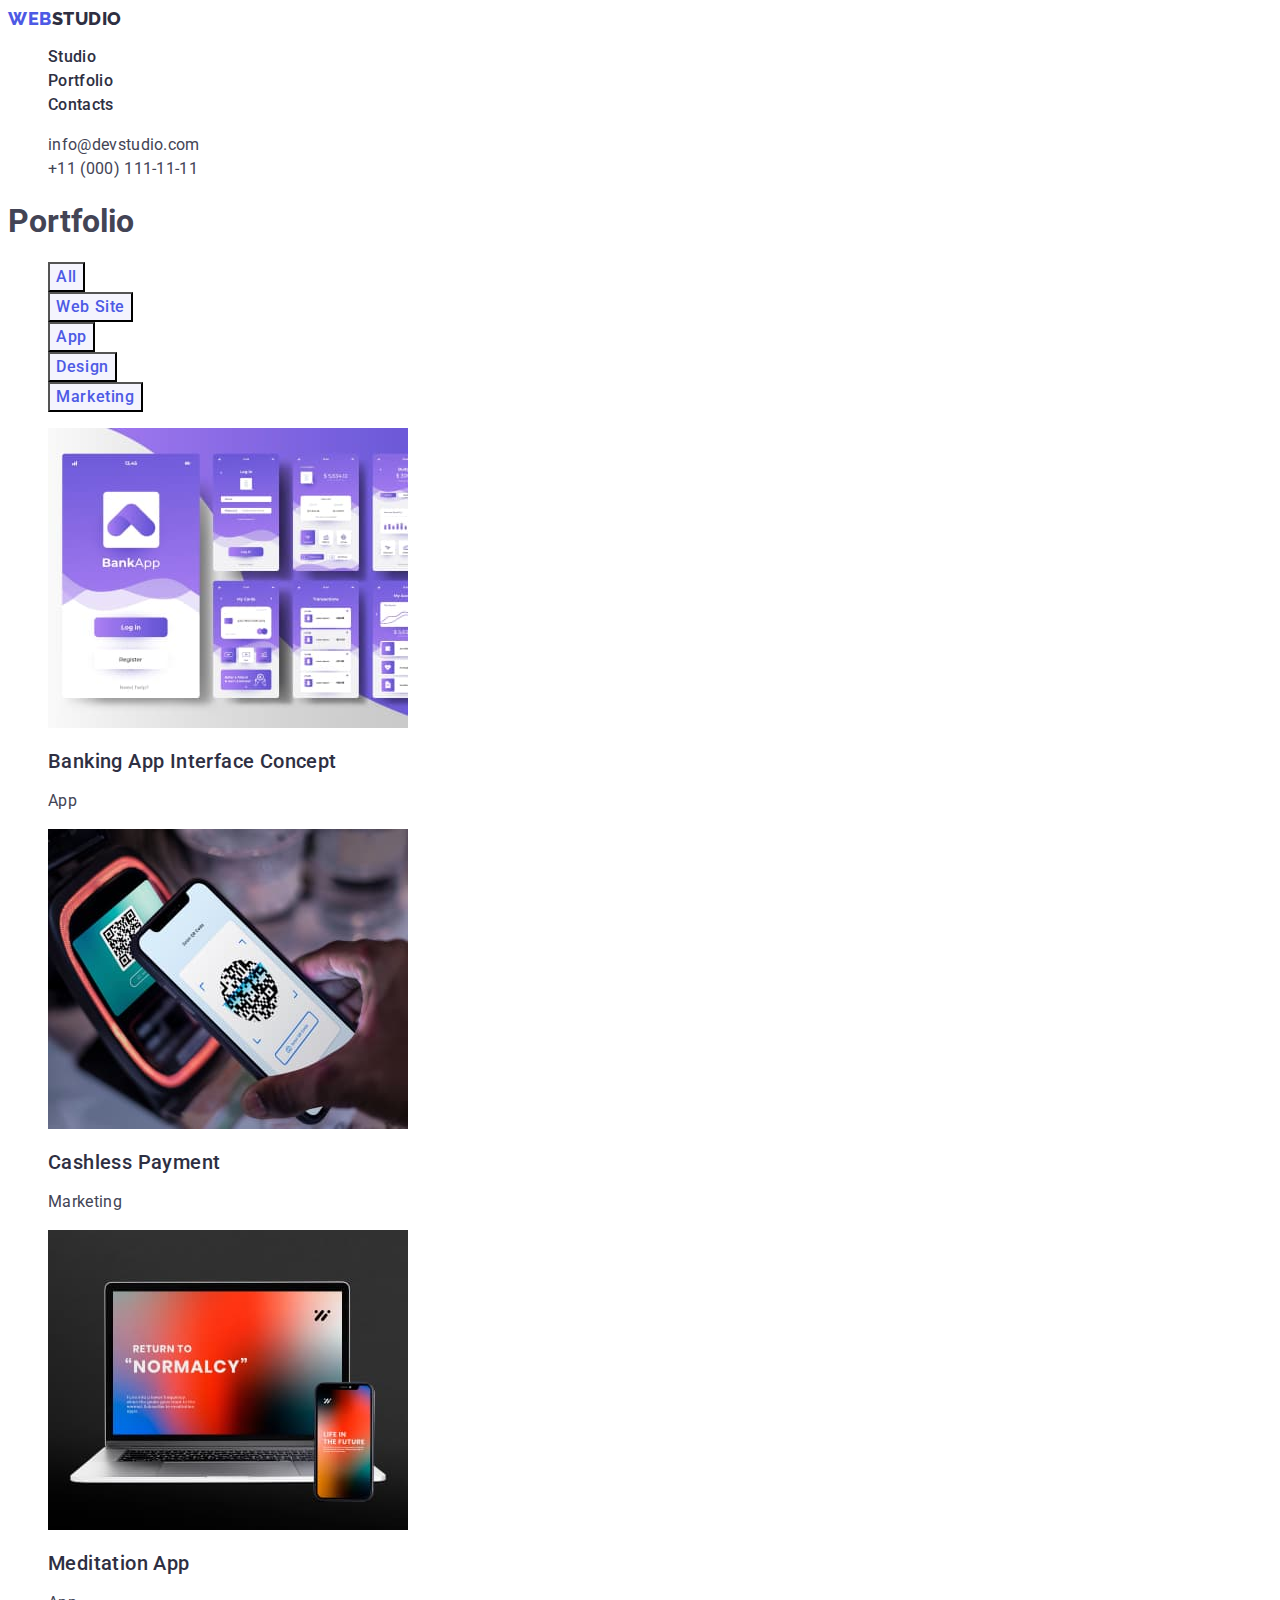
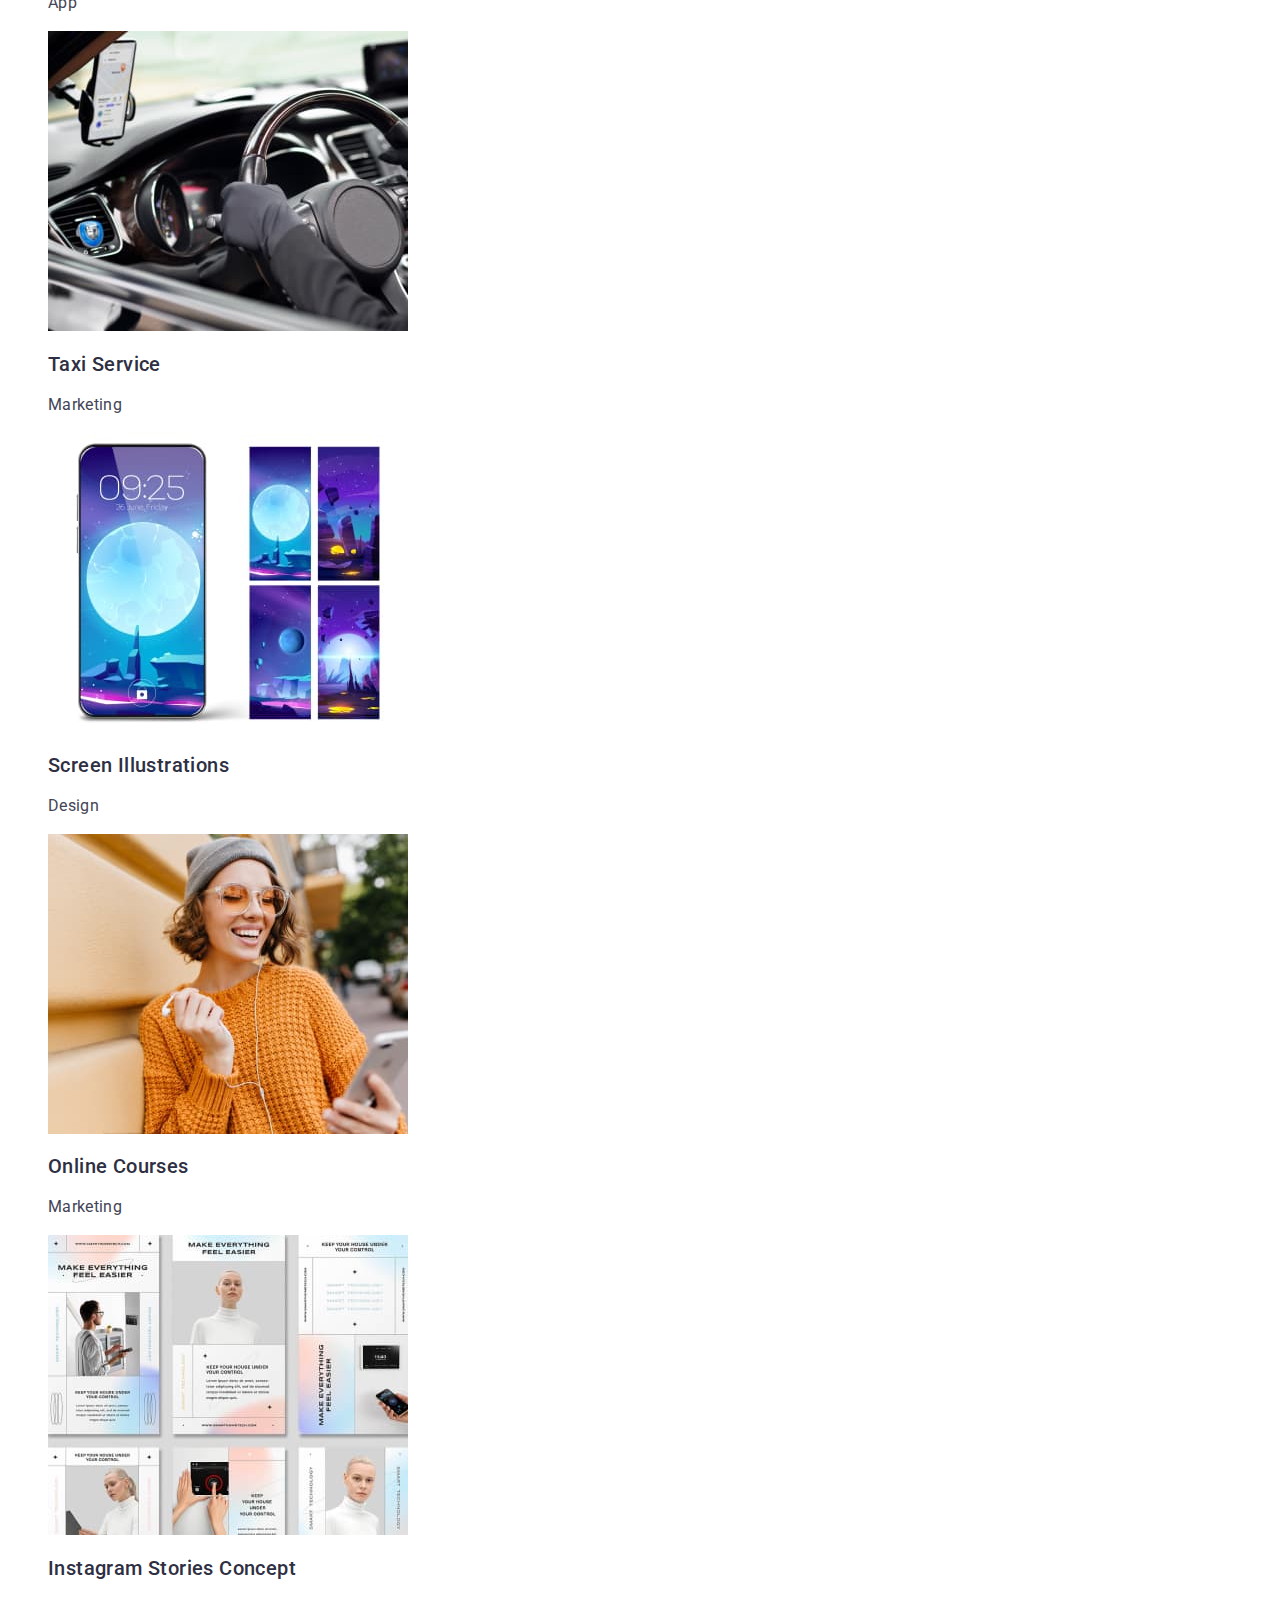
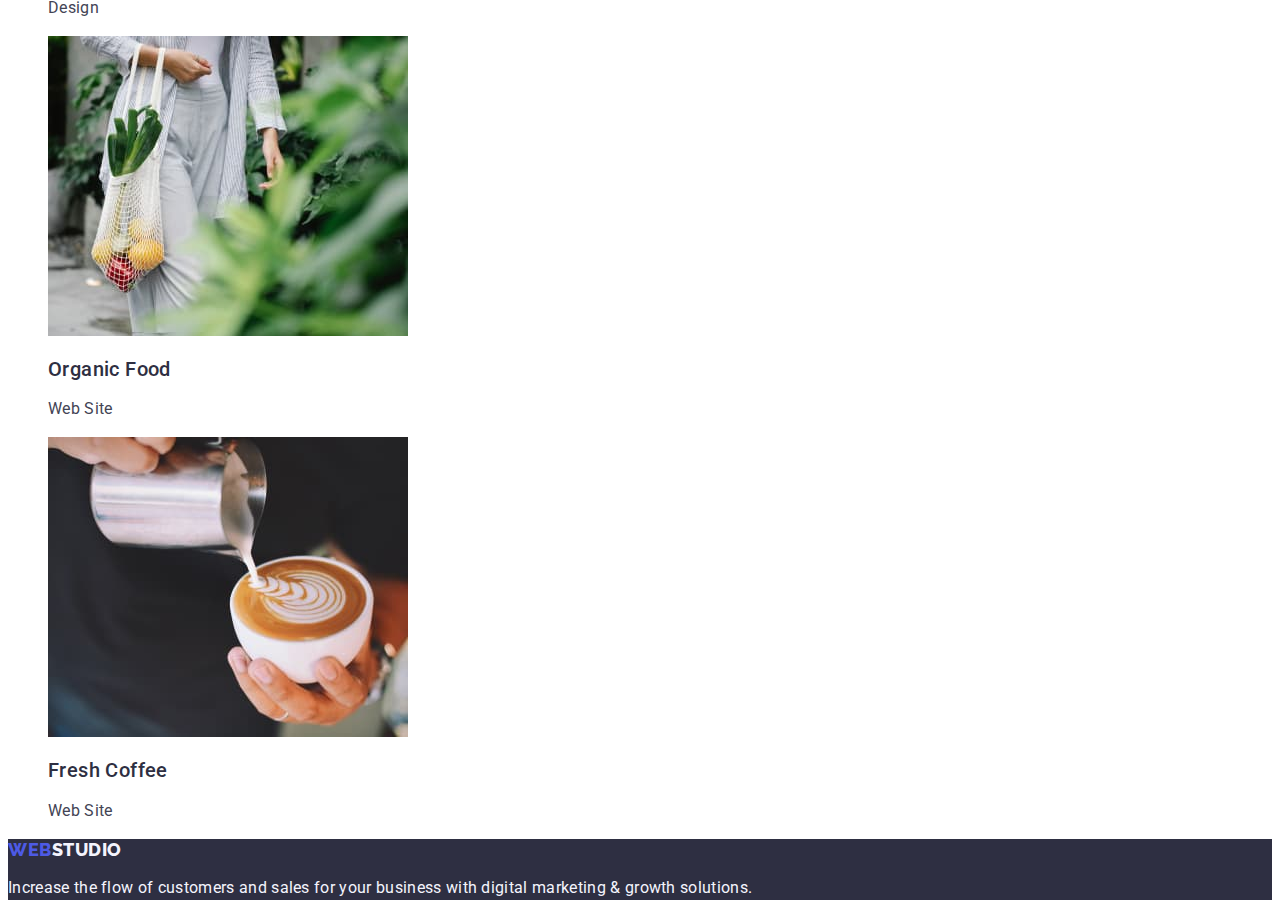
==== portfolio.html @ a6c6ca8c "Initial commit" ====
<!DOCTYPE html>
<html lang="en">
  <head>
    <meta charset="UTF-8" />
    <meta name="viewport" content="width=device-width, initial-scale=1.0" />
    <title>Portfolio</title>
    <link rel="preconnect" href="https://fonts.googleapis.com" />
    <link rel="preconnect" href="https://fonts.gstatic.com" crossorigin />
    <link
      href="https://fonts.googleapis.com/css2?family=Raleway:wght@800&family=Roboto:wght@400;500;700;900&display=swap"
      rel="stylesheet"
    />
    <link rel="stylesheet" href="./css/styles.css" />
  </head>
  <body>
    <!-- HEADER -->
    <header>
      <nav>
        <a class="logo link" href="./index.html"
          >Web<span class="logo-text-dark">Studio</span></a
        >
        <ul class="menu list">
          <li>
            <a class="menu-link link" href="./index.html">Studio</a>
          </li>
          <li>
            <a class="menu-link link" href="./portfolio.html">Portfolio</a>
          </li>
          <li><a class="menu-link link" href="">Contacts</a></li>
        </ul>
      </nav>
      <address class="contacts-list">
        <ul class="list">
          <li>
            <a class="contacts-link link" href="mailto:info@devstudio.com"
              >info@devstudio.com</a
            >
          </li>
          <li>
            <a class="contacts-link link" href="tel:+110001111111"
              >+11 (000) 111-11-11</a
            >
          </li>
        </ul>
      </address>
    </header>
    <main>
      <!-- PORTFOLIO -->
      <section>
        <h1>Portfolio</h1>
        <ul class="list">
          <li>
            <button class="filter-button" type="button">All</button>
          </li>
          <li>
            <button class="filter-button" type="button">Web Site</button>
          </li>
          <li>
            <button class="filter-button" type="button">App</button>
          </li>
          <li>
            <button class="filter-button" type="button">Design</button>
          </li>
          <li>
            <button class="filter-button" type="button">Marketing</button>
          </li>
        </ul>
        <ul class="list">
          <li class="project-card">
            <a class="link" href="">
              <img
                src="./images/portfolio/img-1.jpg"
                alt="several screenshots of the mobile application"
                width="360"
                height="300"
              />
              <h2 class="list-title">Banking App Interface Concept</h2>
              <p class="list-text">App</p>
            </a>
          </li>
          <li class="project-card">
            <a class="link" href=""
              ><img
                src="./images/portfolio/img-2.jpg"
                alt="payment with smartphone"
                width="360"
                height="300"
              />
              <h2 class="list-title">Cashless Payment</h2>
              <p class="list-text">Marketing</p></a
            >
          </li>
          <li class="project-card">
            <a class="link" href="">
              <img
                src="./images/portfolio/img-3.jpg"
                alt="laptop and smartphone"
                width="360"
                height="300"
              />
              <h2 class="list-title">Meditation App</h2>
              <p class="list-text">App</p>
            </a>
          </li>
          <li class="project-card">
            <a class="link" href="">
              <img
                src="./images/portfolio/img-4.jpg"
                alt="inside taxi"
                width="360"
                height="300"
              />
              <h2 class="list-title">Taxi Service</h2>
              <p class="list-text">Marketing</p>
            </a>
          </li>
          <li class="project-card">
            <a class="link" href="">
              <img
                src="./images/portfolio/img-5.jpg"
                alt="screen illustrations"
                width="360"
                height="300"
              />
              <h2 class="list-title">Screen Illustrations</h2>
              <p class="list-text">Design</p>
            </a>
          </li>
          <li class="project-card">
            <a class="link" href="">
              <img
                src="./images/portfolio/img-6.jpg"
                alt="young woman with a smartphone and headphones"
                width="360"
                height="300"
              />
              <h2 class="list-title">Online Courses</h2>
              <p class="list-text">Marketing</p>
            </a>
          </li>
          <li class="project-card">
            <a class="link" href="">
              <img
                src="./images/portfolio/img-7.jpg"
                alt="screenshots of the application"
                width="360"
                height="300"
              />
              <h2 class="list-title">Instagram Stories Concept</h2>
              <p class="list-text">Design</p>
            </a>
          </li>
          <li class="project-card">
            <a class="link" href="">
              <img
                src="./images/portfolio/img-8.jpg"
                alt="vegetables in the bag"
                width="360"
                height="300"
              />
              <h2 class="list-title">Organic Food</h2>
              <p class="list-text">Web Site</p>
            </a>
          </li>
          <li class="project-card">
            <a class="link" href="">
              <img
                src="./images/portfolio/img-9.jpg"
                alt="сappuccino in the cup"
                width="360"
                height="300"
              />
              <h2 class="list-title">Fresh Coffee</h2>
              <p class="list-text">Web Site</p>
            </a>
          </li>
        </ul>
      </section>
    </main>
    <!-- FOOTER -->
    <footer class="footer">
      <a class="logo link" href="./index.html"
        >Web<span class="logo-text-light">Studio</span></a
      >
      <p class="list-text footer-text">
        Increase the flow of customers and sales for your business with digital
        marketing & growth solutions.
      </p>
    </footer>
  </body>
</html>
---- css/styles.css ----
/* ============= VARIABLES ============= */
:root {
  --primary-brand: #4d5ae5;
  --pressed-state: #404bbf;
  --dark: #2e2f42;
  --success: #31d0aa;
  --text: #434455;
  --sublle-text: #8e8f99;
  --accent: #e7e9fc;
  --light: #f4f4fd;
  --modal-overlay: #2e2f4266;
  --hero-background: #2e2f42b3;
  --white-background: #ffffff;
  --modal-background: #fcfcfc;
}
/* ============= /VARIABLES ============= */

/* ============= COMMON STYLES ============= */
body {
  font-family: "Roboto", sans-serif;
  color: var(--text);
  background-color: var(--white-background);
}

.list {
  list-style: none;
}

.link {
  text-decoration: none;
}

button {
  cursor: pointer;
}
/* ============= /COMMON STYLES ============= */

/* ================ COMPONENTS ================ */
.section-title {
  text-align: center;
  font-size: 36px;
  font-style: normal;
  line-height: 1.11;
  letter-spacing: 0.72px;
  text-transform: capitalize;
  color: var(--dark);
}

.list-title {
  font-size: 20px;
  font-weight: 500;
  line-height: 1.2;
  letter-spacing: 0.4px;
  text-transform: capitalize;
  color: var(--dark);
}

.list-text {
  font-size: 16px;
  line-height: 1.5;
  letter-spacing: 0.32px;
  color: var(--text);
}

.centered {
  text-align: center;
}
/* ================ /COMPONENTS ================ */

/* ============= PAGE HEADER ============= */
.logo {
  font-family: Raleway, sans-serif;
  font-size: 18px;
  font-weight: 800;
  line-height: 1.17;
  letter-spacing: 0.54px;
  text-transform: uppercase;
  color: var(--primary-brand);
}

.logo-text-dark {
  color: var(--dark);
}

.logo-text-light {
  color: var(--light);
}

.menu-link {
  font-size: 16px;
  font-weight: 500;
  line-height: 1.5;
  letter-spacing: 0.32px;
  color: var(--dark);
}

.menu-link:hover,
.menu-link:focus {
  color: var(--pressed-state);
}

.contacts-list {
  font-style: normal;
}

.contacts-link {
  font-size: 16px;
  line-height: 1.5;
  letter-spacing: 0.32px;
  color: var(--text);
}

.contacts-link:hover,
.contacts-link:focus {
  color: var(--pressed-state);
}
/* ============= /PAGE HEADER ============= */

/* ================ HERO ================ */
.hero {
  background-color: var(--dark);
}

.main-title {
  text-align: center;
  font-size: 56px;
  line-height: 1.07;
  letter-spacing: 1.12px;
  color: var(--white-background);
}

.main-button {
  font-family: "Roboto", sans-serif;
  font-size: 16px;
  font-weight: 500;
  line-height: 1.5;
  letter-spacing: 0.64px;
  color: var(--white-background);
  background-color: var(--primary-brand);
}

.main-button:hover,
.main-button:focus {
  background-color: var(--pressed-state);
}

/* .main-button:hover,
.main-button:focus {

} */
/* ================ /HERO ================ */

/* ================ TEAM ================ */
.team-section {
  background-color: var(--light);
}
.team-card {
  background: var(--white-background);
}
/* ================ /TEAM ================ */

/* ================ FOOTER ================ */
.footer {
  background-color: var(--dark);
}
.footer-text {
  color: var(--light);
}
/* ================ /FOOTER ================ */

/* ================ PORTFOLIO ================ */
.filter-button {
  font-family: "Roboto", sans-serif;
  text-align: center;
  font-size: 16px;
  font-weight: 500;
  line-height: 1.5;
  letter-spacing: 0.64px;
  color: var(--primary-brand);
  background: var(--light);
}

.filter-button:hover,
.filter-button:focus {
  color: var(--white-background);
  background: var(--pressed-state);
}

.project-card {
  background: var(--white-background);
}

/* ================ /PORTFOLIO ================ */
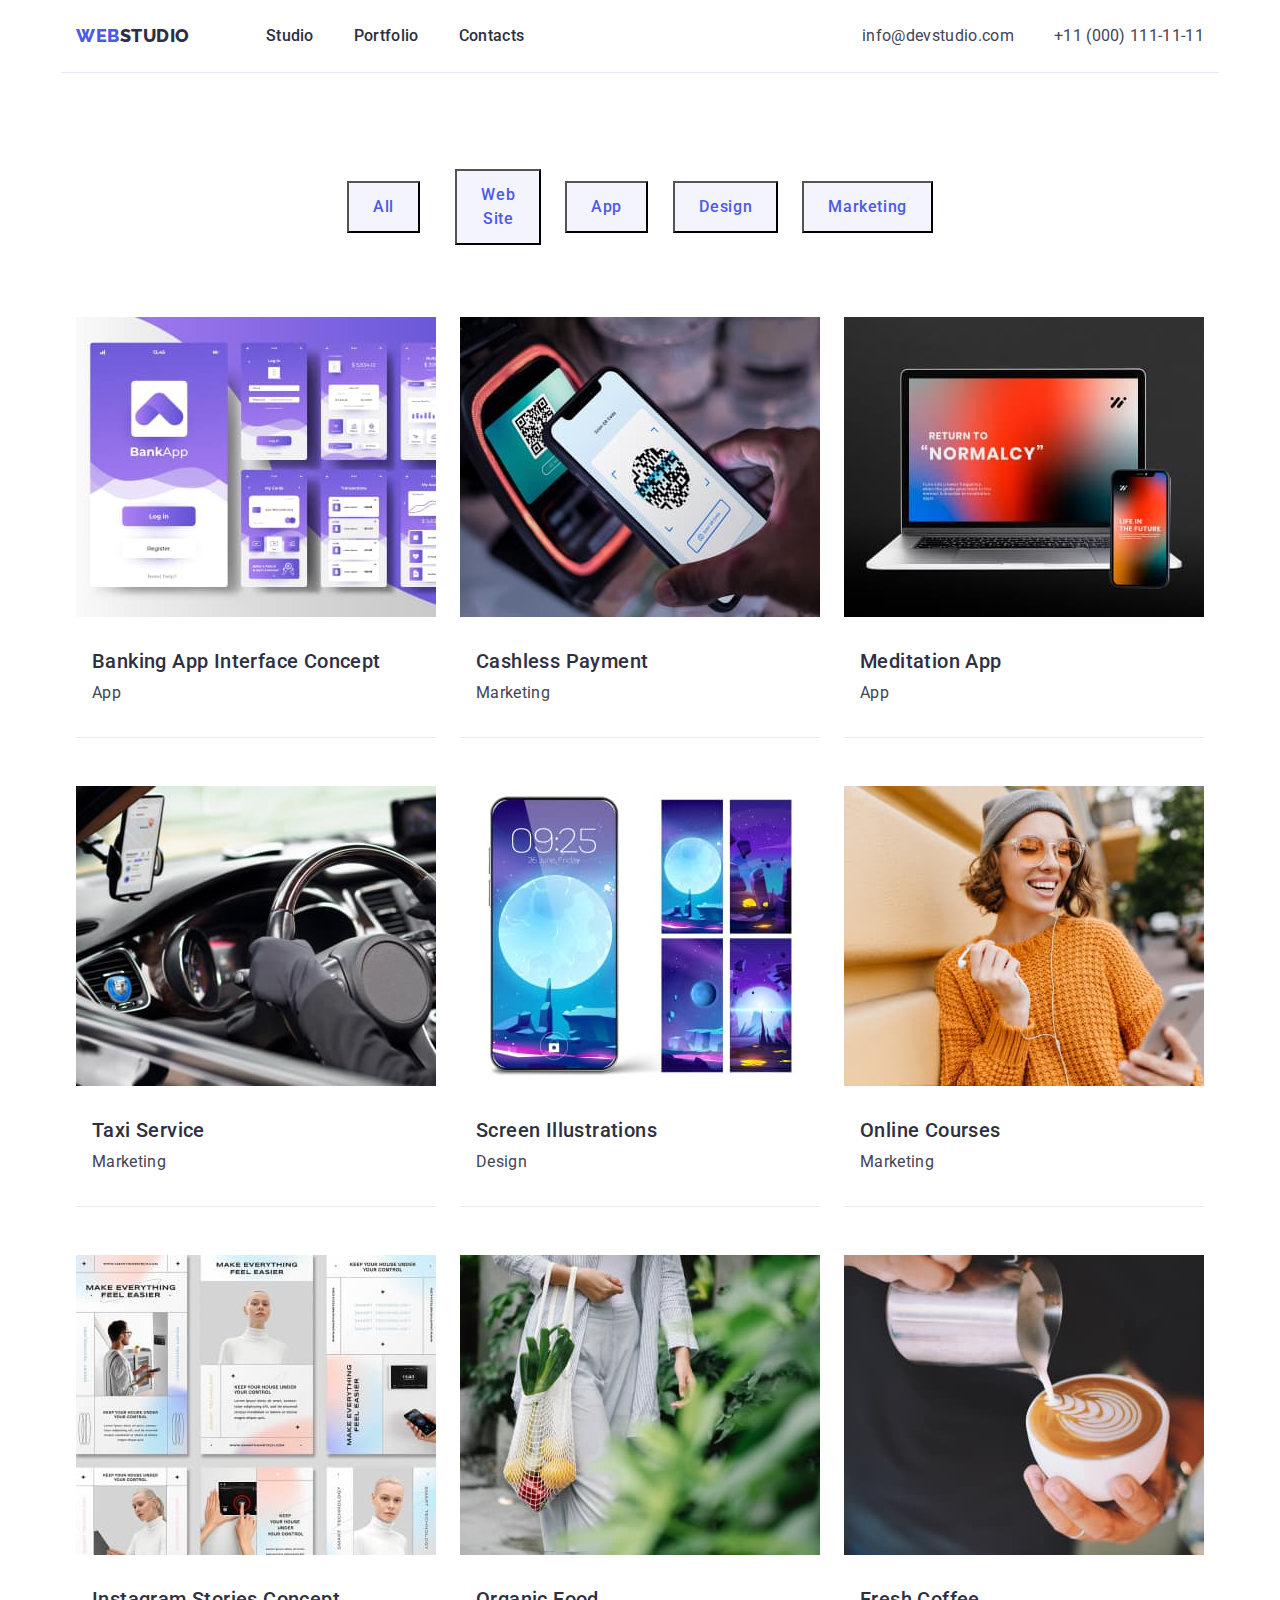
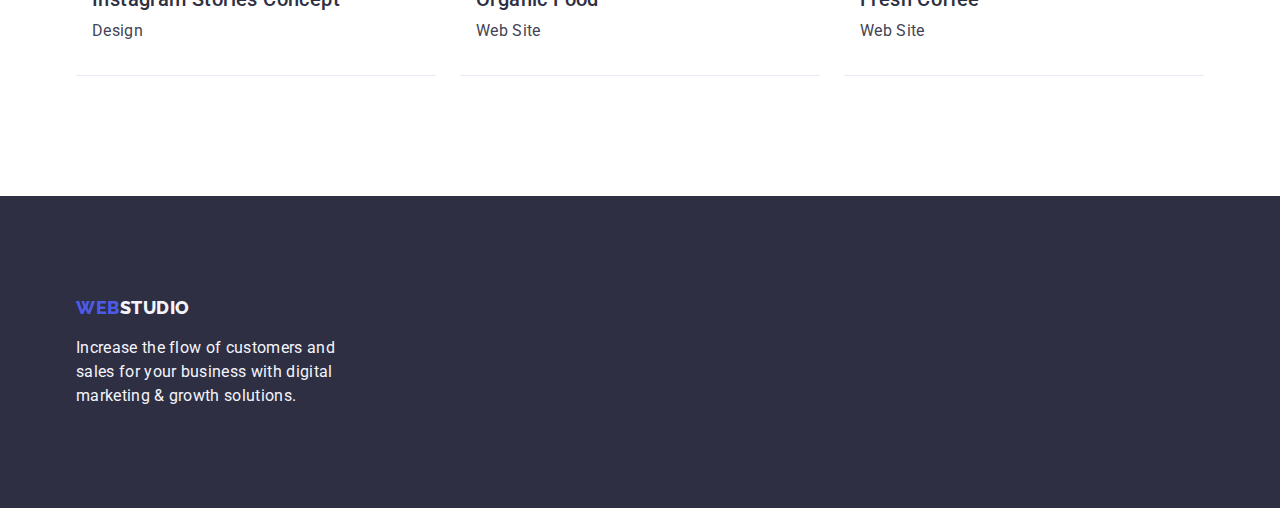
==== commit c14355f3: "hw done" ====
--- a/portfolio.html
+++ b/portfolio.html
@@ -10,168 +10,189 @@
       href="https://fonts.googleapis.com/css2?family=Raleway:wght@800&family=Roboto:wght@400;500;700;900&display=swap"
       rel="stylesheet"
     />
+    <link
+      rel="stylesheet"
+      href="https://cdn.jsdelivr.net/npm/modern-normalize@2.0.0/modern-normalize.min.css"
+    />
     <link rel="stylesheet" href="./css/styles.css" />
   </head>
   <body>
     <!-- HEADER -->
     <header>
-      <nav>
-        <a class="logo link" href="./index.html"
-          >Web<span class="logo-text-dark">Studio</span></a
-        >
-        <ul class="menu list">
-          <li>
-            <a class="menu-link link" href="./index.html">Studio</a>
-          </li>
-          <li>
-            <a class="menu-link link" href="./portfolio.html">Portfolio</a>
-          </li>
-          <li><a class="menu-link link" href="">Contacts</a></li>
-        </ul>
-      </nav>
-      <address class="contacts-list">
-        <ul class="list">
-          <li>
-            <a class="contacts-link link" href="mailto:info@devstudio.com"
-              >info@devstudio.com</a
-            >
-          </li>
-          <li>
-            <a class="contacts-link link" href="tel:+110001111111"
-              >+11 (000) 111-11-11</a
-            >
-          </li>
-        </ul>
-      </address>
+      <div class="header container">
+        <nav class="navigation">
+          <a class="logo link" href="./index.html"
+            >Web<span class="logo-text-dark">Studio</span></a
+          >
+          <ul class="menu list">
+            <li>
+              <a class="menu-link link" href="./index.html">Studio</a>
+            </li>
+            <li>
+              <a class="menu-link link" href="./portfolio.html">Portfolio</a>
+            </li>
+            <li><a class="menu-link link" href="">Contacts</a></li>
+          </ul>
+        </nav>
+        <address>
+          <ul class="contacts-list list">
+            <li>
+              <a class="contacts-link link" href="mailto:info@devstudio.com"
+                >info@devstudio.com</a
+              >
+            </li>
+            <li>
+              <a class="contacts-link link" href="tel:+110001111111"
+                >+11 (000) 111-11-11</a
+              >
+            </li>
+          </ul>
+        </address>
+      </div>
     </header>
     <main>
       <!-- PORTFOLIO -->
-      <section>
-        <h1>Portfolio</h1>
-        <ul class="list">
-          <li>
+      <section class="portfolio container">
+        <h1 class="visually-hidden">Portfolio</h1>
+        <ul class="filter-list list">
+          <li class="filter-item">
             <button class="filter-button" type="button">All</button>
           </li>
-          <li>
+          <li class="filter-item">
             <button class="filter-button" type="button">Web Site</button>
           </li>
-          <li>
+          <li class="filter-item">
             <button class="filter-button" type="button">App</button>
           </li>
-          <li>
+          <li class="filter-item">
             <button class="filter-button" type="button">Design</button>
           </li>
-          <li>
+          <li class="filter-item">
             <button class="filter-button" type="button">Marketing</button>
           </li>
         </ul>
-        <ul class="list">
-          <li class="project-card">
-            <a class="link" href="">
-              <img
+        <ul class="projects-list list">
+          <li class="project-card">
+            <a class="link" href="">
+              <img
+                class="project-img"
                 src="./images/portfolio/img-1.jpg"
                 alt="several screenshots of the mobile application"
                 width="360"
                 height="300"
               />
-              <h2 class="list-title">Banking App Interface Concept</h2>
-              <p class="list-text">App</p>
+              <h2 class="project-card-title list-title">
+                Banking App Interface Concept
+              </h2>
+              <p class="project-card-text list-text">App</p>
             </a>
           </li>
           <li class="project-card">
             <a class="link" href=""
               ><img
+                class="project-img"
                 src="./images/portfolio/img-2.jpg"
                 alt="payment with smartphone"
                 width="360"
                 height="300"
               />
-              <h2 class="list-title">Cashless Payment</h2>
-              <p class="list-text">Marketing</p></a
+              <h2 class="project-card-title list-title">Cashless Payment</h2>
+              <p class="project-card-text list-text">Marketing</p></a
             >
           </li>
           <li class="project-card">
             <a class="link" href="">
               <img
+                class="project-img"
                 src="./images/portfolio/img-3.jpg"
                 alt="laptop and smartphone"
                 width="360"
                 height="300"
               />
-              <h2 class="list-title">Meditation App</h2>
-              <p class="list-text">App</p>
-            </a>
-          </li>
-          <li class="project-card">
-            <a class="link" href="">
-              <img
+              <h2 class="project-card-title list-title">Meditation App</h2>
+              <p class="project-card-text list-text">App</p>
+            </a>
+          </li>
+          <li class="project-card">
+            <a class="link" href="">
+              <img
+                class="project-img"
                 src="./images/portfolio/img-4.jpg"
                 alt="inside taxi"
                 width="360"
                 height="300"
               />
-              <h2 class="list-title">Taxi Service</h2>
-              <p class="list-text">Marketing</p>
-            </a>
-          </li>
-          <li class="project-card">
-            <a class="link" href="">
-              <img
+              <h2 class="project-card-title list-title">Taxi Service</h2>
+              <p class="project-card-text list-text">Marketing</p>
+            </a>
+          </li>
+          <li class="project-card">
+            <a class="link" href="">
+              <img
+                class="project-img"
                 src="./images/portfolio/img-5.jpg"
                 alt="screen illustrations"
                 width="360"
                 height="300"
               />
-              <h2 class="list-title">Screen Illustrations</h2>
-              <p class="list-text">Design</p>
-            </a>
-          </li>
-          <li class="project-card">
-            <a class="link" href="">
-              <img
+              <h2 class="project-card-title list-title">
+                Screen Illustrations
+              </h2>
+              <p class="project-card-text list-text">Design</p>
+            </a>
+          </li>
+          <li class="project-card">
+            <a class="link" href="">
+              <img
+                class="project-img"
                 src="./images/portfolio/img-6.jpg"
                 alt="young woman with a smartphone and headphones"
                 width="360"
                 height="300"
               />
-              <h2 class="list-title">Online Courses</h2>
-              <p class="list-text">Marketing</p>
-            </a>
-          </li>
-          <li class="project-card">
-            <a class="link" href="">
-              <img
+              <h2 class="project-card-title list-title">Online Courses</h2>
+              <p class="project-card-text list-text">Marketing</p>
+            </a>
+          </li>
+          <li class="project-card">
+            <a class="link" href="">
+              <img
+                class="project-img"
                 src="./images/portfolio/img-7.jpg"
                 alt="screenshots of the application"
                 width="360"
                 height="300"
               />
-              <h2 class="list-title">Instagram Stories Concept</h2>
-              <p class="list-text">Design</p>
-            </a>
-          </li>
-          <li class="project-card">
-            <a class="link" href="">
-              <img
+              <h2 class="project-card-title list-title">
+                Instagram Stories Concept
+              </h2>
+              <p class="project-card-text list-text">Design</p>
+            </a>
+          </li>
+          <li class="project-card">
+            <a class="link" href="">
+              <img
+                class="project-img"
                 src="./images/portfolio/img-8.jpg"
                 alt="vegetables in the bag"
                 width="360"
                 height="300"
               />
-              <h2 class="list-title">Organic Food</h2>
-              <p class="list-text">Web Site</p>
-            </a>
-          </li>
-          <li class="project-card">
-            <a class="link" href="">
-              <img
+              <h2 class="project-card-title list-title">Organic Food</h2>
+              <p class="project-card-text list-text">Web Site</p>
+            </a>
+          </li>
+          <li class="project-card">
+            <a class="link" href="">
+              <img
+                class="project-img"
                 src="./images/portfolio/img-9.jpg"
                 alt="сappuccino in the cup"
                 width="360"
                 height="300"
               />
-              <h2 class="list-title">Fresh Coffee</h2>
-              <p class="list-text">Web Site</p>
+              <h2 class="project-card-title list-title">Fresh Coffee</h2>
+              <p class="project-card-text list-text">Web Site</p>
             </a>
           </li>
         </ul>
@@ -179,13 +200,15 @@
     </main>
     <!-- FOOTER -->
     <footer class="footer">
-      <a class="logo link" href="./index.html"
-        >Web<span class="logo-text-light">Studio</span></a
-      >
-      <p class="list-text footer-text">
-        Increase the flow of customers and sales for your business with digital
-        marketing & growth solutions.
-      </p>
+      <div class="footer-container container">
+        <a class="logo link" href="./index.html"
+          >Web<span class="logo-text-light">Studio</span></a
+        >
+        <p class="list-text footer-text">
+          Increase the flow of customers and sales for your business with
+          digital marketing & growth solutions.
+        </p>
+      </div>
     </footer>
   </body>
 </html>
--- a/css/styles.css
+++ b/css/styles.css
@@ -16,27 +16,72 @@
 /* ============= /VARIABLES ============= */
 
 /* ============= COMMON STYLES ============= */
+h1,
+h2,
+h3,
+h4,
+h5,
+h6,
+p {
+  margin-top: 0;
+  margin-bottom: 0;
+}
+
+ul,
+ol {
+  padding-left: 0;
+  margin-top: 0;
+  margin-bottom: 0;
+}
+
+img {
+  display: block;
+  max-width: 100%;
+}
+
+.list {
+  list-style: none;
+}
+
+.link {
+  text-decoration: none;
+}
+
 body {
   font-family: "Roboto", sans-serif;
   color: var(--text);
   background-color: var(--white-background);
 }
 
-.list {
-  list-style: none;
-}
-
-.link {
-  text-decoration: none;
+.container {
+  max-width: 1158px;
+  padding-left: 15px;
+  padding-right: 15px;
+  margin-left: auto;
+  margin-right: auto;
 }
 
 button {
   cursor: pointer;
 }
+
+.visually-hidden {
+  position: absolute;
+  width: 1px;
+  height: 1px;
+  margin: -1px;
+  border: 0;
+  padding: 0;
+  white-space: nowrap;
+  clip-path: inset(100%);
+  clip: rect(0 0 0 0);
+  overflow: hidden;
+}
 /* ============= /COMMON STYLES ============= */
 
 /* ================ COMPONENTS ================ */
 .section-title {
+  margin-bottom: 72px;
   text-align: center;
   font-size: 36px;
   font-style: normal;
@@ -68,7 +113,23 @@
 /* ================ /COMPONENTS ================ */
 
 /* ============= PAGE HEADER ============= */
+.header {
+  display: flex;
+  justify-content: space-between;
+  padding-top: 24px;
+  padding-bottom: 24px;
+  border-bottom: 1px solid var(--accent);
+  background: var(--white-background);
+}
+
+.navigation {
+  display: flex;
+  justify-content: space-between;
+  align-items: center;
+}
+
 .logo {
+  margin-right: 76px;
   font-family: Raleway, sans-serif;
   font-size: 18px;
   font-weight: 800;
@@ -86,6 +147,13 @@
   color: var(--light);
 }
 
+.menu {
+  display: flex;
+  justify-content: space-between;
+  align-items: center;
+  gap: 40px;
+}
+
 .menu-link {
   font-size: 16px;
   font-weight: 500;
@@ -100,6 +168,10 @@
 }
 
 .contacts-list {
+  display: flex;
+  justify-content: space-between;
+  align-items: center;
+  gap: 40px;
   font-style: normal;
 }
 
@@ -118,10 +190,20 @@
 
 /* ================ HERO ================ */
 .hero {
+  padding-top: 188px;
+  padding-bottom: 188px;
   background-color: var(--dark);
 }
 
+.hero-container {
+  display: flex;
+  flex-direction: column;
+  align-items: center;
+  gap: 48px;
+}
+
 .main-title {
+  width: 496px;
   text-align: center;
   font-size: 56px;
   line-height: 1.07;
@@ -143,33 +225,122 @@
 .main-button:focus {
   background-color: var(--pressed-state);
 }
-
-/* .main-button:hover,
-.main-button:focus {
-
-} */
 /* ================ /HERO ================ */
+
+/* ================ BENEFITS ================ */
+.benefits {
+  padding-top: 120px;
+  padding-bottom: 60px;
+}
+
+.benefits-list {
+  display: flex;
+  justify-content: space-between;
+  gap: 24px;
+}
+
+.benefits-item {
+  flex-basis: calc((100% - 72px) / 4);
+}
+
+.benefits-item-title {
+  margin-bottom: 8px;
+}
+/* ================ /BENEFITS ================ */
+
+/* ================ WHAT ARE WE DOING ================ */
+.activities {
+  padding-top: 60px;
+  padding-bottom: 120px;
+}
+
+.activities-list {
+  display: flex;
+  column-gap: 24px;
+}
+
+.activities-item {
+  flex-basis: calc((100% - 48px) / 3);
+}
+.activities-img {
+  width: 100%;
+  height: 100%;
+  object-fit: cover;
+}
+/* ================ /WHAT ARE WE DOING ================ */
 
 /* ================ TEAM ================ */
 .team-section {
+  padding-top: 120px;
+  padding-bottom: 120px;
   background-color: var(--light);
 }
+
+.team-section-list {
+  display: flex;
+  justify-content: space-between;
+  align-items: center;
+  gap: 24px;
+}
+
 .team-card {
+  flex-basis: calc((100% - 72px) / 4);
+  padding-bottom: 32px;
   background: var(--white-background);
+}
+
+.team-card-img {
+  width: 100%;
+  height: 100%;
+  object-fit: cover;
+  margin-bottom: 32px;
+}
+
+.team-card-title {
+  margin-bottom: 8px;
 }
 /* ================ /TEAM ================ */
 
 /* ================ FOOTER ================ */
 .footer {
+  padding-top: 101px;
+  padding-bottom: 100px;
   background-color: var(--dark);
 }
+
+.footer-container {
+  display: flex;
+  flex-direction: column;
+  gap: 18px;
+}
+
 .footer-text {
+  width: 264px;
   color: var(--light);
 }
 /* ================ /FOOTER ================ */
 
 /* ================ PORTFOLIO ================ */
+.portfolio {
+  padding-top: 96px;
+  padding-bottom: 120px;
+}
+
+.filter-list {
+  display: flex;
+  justify-content: space-between;
+  align-items: center;
+  gap: 24px;
+  width: 586px;
+  margin: 0 auto 72px auto;
+}
+
+.filter-item {
+  flex-basis: calc((100% - 96px) / 5);
+}
+
 .filter-button {
+  padding: 12px 24px;
   font-family: "Roboto", sans-serif;
   text-align: center;
   font-size: 16px;
@@ -186,8 +357,37 @@
   background: var(--pressed-state);
 }
 
+.projects-list {
+  display: flex;
+  justify-content: space-between;
+  align-items: center;
+  flex-wrap: wrap;
+  column-gap: 24px;
+  row-gap: 48px;
+}
+
 .project-card {
+  flex-basis: calc((100% - 48px) / 3);
+  padding-bottom: 32px;
   background: var(--white-background);
+  border-bottom: 1px solid var(--accent);
+  background: var(--white-background);
+}
+
+.project-img {
+  width: 100%;
+  height: 100%;
+  object-fit: cover;
+  margin-bottom: 32px;
+}
+
+.project-card-title {
+  padding: 0 16px;
+  margin-bottom: 8px;
+}
+
+.project-card-text {
+  padding: 0 16px;
 }
 
 /* ================ /PORTFOLIO ================ */
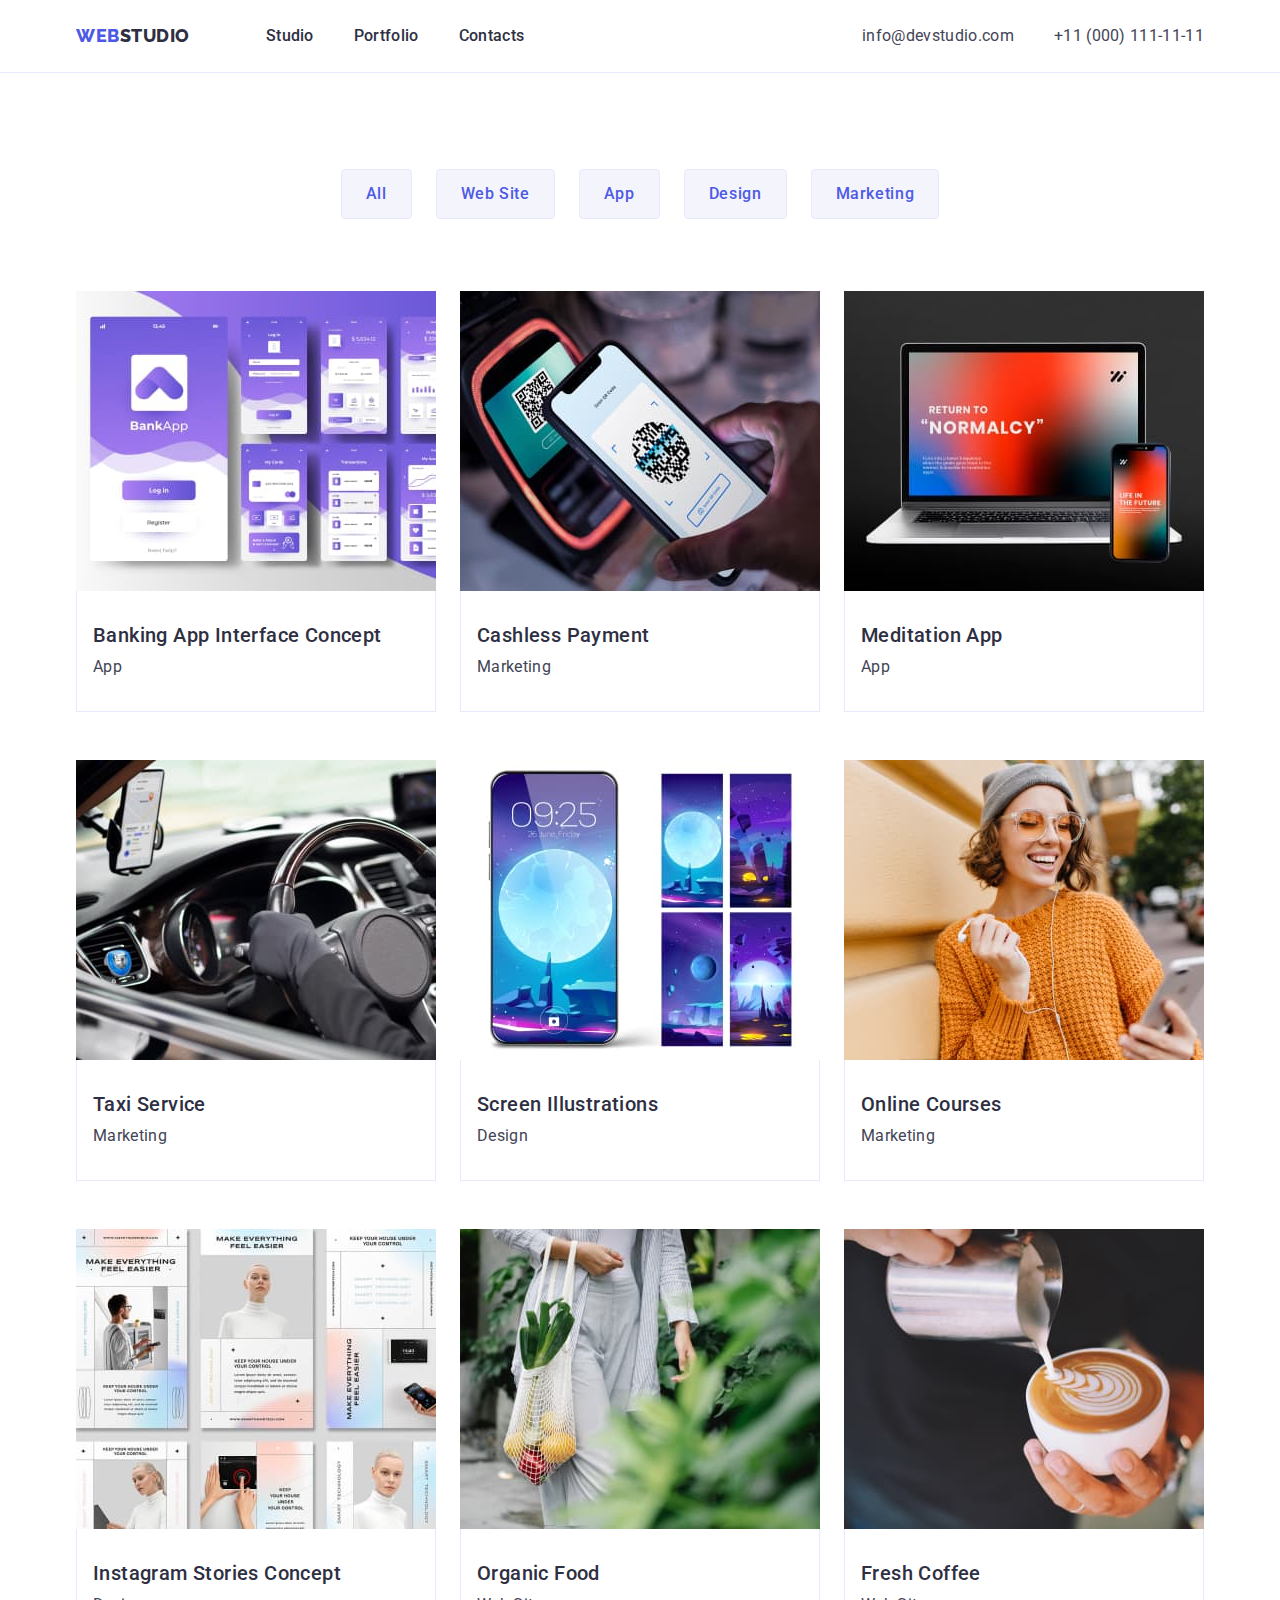
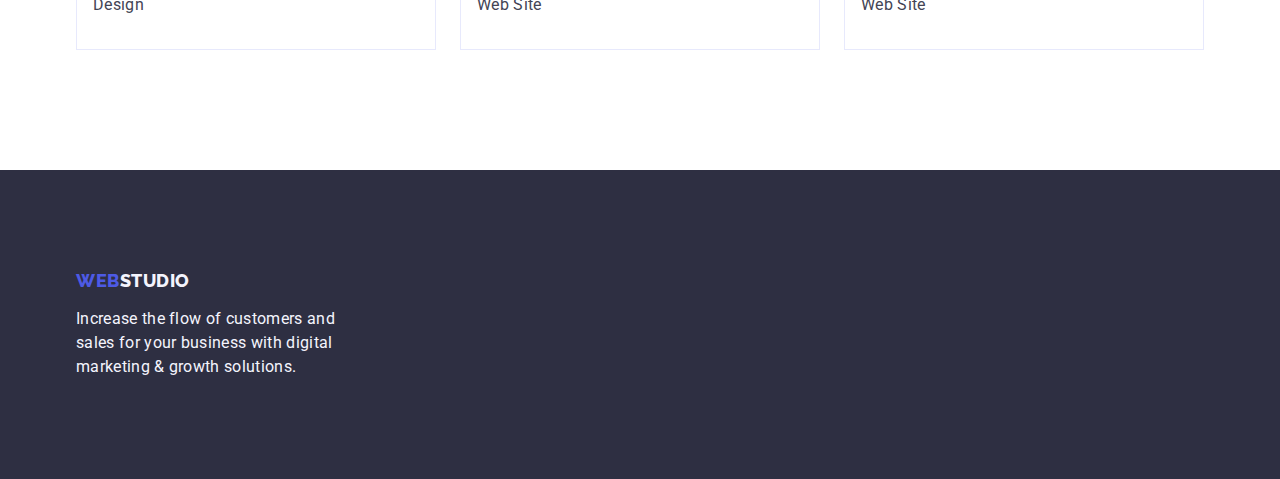
==== commit 291d7965: "html and css fixed" ====
--- a/portfolio.html
+++ b/portfolio.html
@@ -18,8 +18,8 @@
   </head>
   <body>
     <!-- HEADER -->
-    <header>
-      <div class="header container">
+    <header class="header">
+      <div class="header-container container">
         <nav class="navigation">
           <a class="logo link" href="./index.html"
             >Web<span class="logo-text-dark">Studio</span></a
@@ -52,156 +52,178 @@
     </header>
     <main>
       <!-- PORTFOLIO -->
-      <section class="portfolio container">
-        <h1 class="visually-hidden">Portfolio</h1>
-        <ul class="filter-list list">
-          <li class="filter-item">
-            <button class="filter-button" type="button">All</button>
-          </li>
-          <li class="filter-item">
-            <button class="filter-button" type="button">Web Site</button>
-          </li>
-          <li class="filter-item">
-            <button class="filter-button" type="button">App</button>
-          </li>
-          <li class="filter-item">
-            <button class="filter-button" type="button">Design</button>
-          </li>
-          <li class="filter-item">
-            <button class="filter-button" type="button">Marketing</button>
-          </li>
-        </ul>
-        <ul class="projects-list list">
-          <li class="project-card">
-            <a class="link" href="">
-              <img
-                class="project-img"
-                src="./images/portfolio/img-1.jpg"
-                alt="several screenshots of the mobile application"
-                width="360"
-                height="300"
-              />
-              <h2 class="project-card-title list-title">
-                Banking App Interface Concept
-              </h2>
-              <p class="project-card-text list-text">App</p>
-            </a>
-          </li>
-          <li class="project-card">
-            <a class="link" href=""
-              ><img
-                class="project-img"
-                src="./images/portfolio/img-2.jpg"
-                alt="payment with smartphone"
-                width="360"
-                height="300"
-              />
-              <h2 class="project-card-title list-title">Cashless Payment</h2>
-              <p class="project-card-text list-text">Marketing</p></a
-            >
-          </li>
-          <li class="project-card">
-            <a class="link" href="">
-              <img
-                class="project-img"
-                src="./images/portfolio/img-3.jpg"
-                alt="laptop and smartphone"
-                width="360"
-                height="300"
-              />
-              <h2 class="project-card-title list-title">Meditation App</h2>
-              <p class="project-card-text list-text">App</p>
-            </a>
-          </li>
-          <li class="project-card">
-            <a class="link" href="">
-              <img
-                class="project-img"
-                src="./images/portfolio/img-4.jpg"
-                alt="inside taxi"
-                width="360"
-                height="300"
-              />
-              <h2 class="project-card-title list-title">Taxi Service</h2>
-              <p class="project-card-text list-text">Marketing</p>
-            </a>
-          </li>
-          <li class="project-card">
-            <a class="link" href="">
-              <img
-                class="project-img"
-                src="./images/portfolio/img-5.jpg"
-                alt="screen illustrations"
-                width="360"
-                height="300"
-              />
-              <h2 class="project-card-title list-title">
-                Screen Illustrations
-              </h2>
-              <p class="project-card-text list-text">Design</p>
-            </a>
-          </li>
-          <li class="project-card">
-            <a class="link" href="">
-              <img
-                class="project-img"
-                src="./images/portfolio/img-6.jpg"
-                alt="young woman with a smartphone and headphones"
-                width="360"
-                height="300"
-              />
-              <h2 class="project-card-title list-title">Online Courses</h2>
-              <p class="project-card-text list-text">Marketing</p>
-            </a>
-          </li>
-          <li class="project-card">
-            <a class="link" href="">
-              <img
-                class="project-img"
-                src="./images/portfolio/img-7.jpg"
-                alt="screenshots of the application"
-                width="360"
-                height="300"
-              />
-              <h2 class="project-card-title list-title">
-                Instagram Stories Concept
-              </h2>
-              <p class="project-card-text list-text">Design</p>
-            </a>
-          </li>
-          <li class="project-card">
-            <a class="link" href="">
-              <img
-                class="project-img"
-                src="./images/portfolio/img-8.jpg"
-                alt="vegetables in the bag"
-                width="360"
-                height="300"
-              />
-              <h2 class="project-card-title list-title">Organic Food</h2>
-              <p class="project-card-text list-text">Web Site</p>
-            </a>
-          </li>
-          <li class="project-card">
-            <a class="link" href="">
-              <img
-                class="project-img"
-                src="./images/portfolio/img-9.jpg"
-                alt="сappuccino in the cup"
-                width="360"
-                height="300"
-              />
-              <h2 class="project-card-title list-title">Fresh Coffee</h2>
-              <p class="project-card-text list-text">Web Site</p>
-            </a>
-          </li>
-        </ul>
+      <section class="portfolio">
+        <div class="container">
+          <h1 class="visually-hidden">Portfolio</h1>
+          <ul class="filter-list list">
+            <li>
+              <button class="filter-button" type="button">All</button>
+            </li>
+            <li>
+              <button class="filter-button" type="button">Web Site</button>
+            </li>
+            <li>
+              <button class="filter-button" type="button">App</button>
+            </li>
+            <li>
+              <button class="filter-button" type="button">Design</button>
+            </li>
+            <li>
+              <button class="filter-button" type="button">Marketing</button>
+            </li>
+          </ul>
+          <ul class="projects-list list">
+            <li class="project-card">
+              <a class="link" href="">
+                <img
+                  class="project-card-img"
+                  src="./images/portfolio/img-1.jpg"
+                  alt="several screenshots of the mobile application"
+                  width="360"
+                  height="300"
+                />
+                <div class="project-card-thumb">
+                  <h2 class="project-card-title list-title">
+                    Banking App Interface Concept
+                  </h2>
+                  <p class="list-text">App</p>
+                </div>
+              </a>
+            </li>
+            <li class="project-card">
+              <a class="link" href="">
+                <img
+                  class="project-card-img"
+                  src="./images/portfolio/img-2.jpg"
+                  alt="payment with smartphone"
+                  width="360"
+                  height="300"
+                />
+                <div class="project-card-thumb">
+                  <h2 class="project-card-title list-title">
+                    Cashless Payment
+                  </h2>
+                  <p class="list-text">Marketing</p>
+                </div></a
+              >
+            </li>
+            <li class="project-card">
+              <a class="link" href="">
+                <img
+                  class="project-card-img"
+                  src="./images/portfolio/img-3.jpg"
+                  alt="laptop and smartphone"
+                  width="360"
+                  height="300"
+                />
+                <div class="project-card-thumb">
+                  <h2 class="project-card-title list-title">Meditation App</h2>
+                  <p class="list-text">App</p>
+                </div>
+              </a>
+            </li>
+            <li class="project-card">
+              <a class="link" href="">
+                <img
+                  class="project-card-img"
+                  src="./images/portfolio/img-4.jpg"
+                  alt="inside taxi"
+                  width="360"
+                  height="300"
+                />
+                <div class="project-card-thumb">
+                  <h2 class="project-card-title list-title">Taxi Service</h2>
+                  <p class="list-text">Marketing</p>
+                </div>
+              </a>
+            </li>
+            <li class="project-card">
+              <a class="link" href="">
+                <img
+                  class="project-card-img"
+                  src="./images/portfolio/img-5.jpg"
+                  alt="screen illustrations"
+                  width="360"
+                  height="300"
+                />
+                <div class="project-card-thumb">
+                  <h2 class="project-card-title list-title">
+                    Screen Illustrations
+                  </h2>
+                  <p class="list-text">Design</p>
+                </div>
+              </a>
+            </li>
+            <li class="project-card">
+              <a class="link" href="">
+                <img
+                  class="project-card-img"
+                  src="./images/portfolio/img-6.jpg"
+                  alt="young woman with a smartphone and headphones"
+                  width="360"
+                  height="300"
+                />
+                <div class="project-card-thumb">
+                  <h2 class="project-card-title list-title">Online Courses</h2>
+                  <p class="list-text">Marketing</p>
+                </div>
+              </a>
+            </li>
+            <li class="project-card">
+              <a class="link" href="">
+                <img
+                  class="project-card-img"
+                  src="./images/portfolio/img-7.jpg"
+                  alt="screenshots of the application"
+                  width="360"
+                  height="300"
+                />
+                <div class="project-card-thumb">
+                  <h2 class="project-card-title list-title">
+                    Instagram Stories Concept
+                  </h2>
+                  <p class="list-text">Design</p>
+                </div>
+              </a>
+            </li>
+            <li class="project-card">
+              <a class="link" href="">
+                <img
+                  class="project-card-img"
+                  src="./images/portfolio/img-8.jpg"
+                  alt="vegetables in the bag"
+                  width="360"
+                  height="300"
+                />
+                <div class="project-card-thumb">
+                  <h2 class="project-card-title list-title">Organic Food</h2>
+                  <p class="list-text">Web Site</p>
+                </div>
+              </a>
+            </li>
+            <li class="project-card">
+              <a class="link" href="">
+                <img
+                  class="project-card-img"
+                  src="./images/portfolio/img-9.jpg"
+                  alt="сappuccino in the cup"
+                  width="360"
+                  height="300"
+                />
+                <div class="project-card-thumb">
+                  <h2 class="project-card-title list-title">Fresh Coffee</h2>
+                  <p class="list-text">Web Site</p>
+                </div>
+              </a>
+            </li>
+          </ul>
+        </div>
       </section>
     </main>
     <!-- FOOTER -->
     <footer class="footer">
-      <div class="footer-container container">
-        <a class="logo link" href="./index.html"
+      <div class="container">
+        <a class="footer-logo logo link" href="./index.html"
           >Web<span class="logo-text-light">Studio</span></a
         >
         <p class="list-text footer-text">
--- a/css/styles.css
+++ b/css/styles.css
@@ -55,10 +55,8 @@
 
 .container {
   max-width: 1158px;
-  padding-left: 15px;
-  padding-right: 15px;
-  margin-left: auto;
-  margin-right: auto;
+  padding: 0 15px;
+  margin: 0 auto;
 }
 
 button {
@@ -114,12 +112,13 @@
 
 /* ============= PAGE HEADER ============= */
 .header {
-  display: flex;
-  justify-content: space-between;
-  padding-top: 24px;
-  padding-bottom: 24px;
   border-bottom: 1px solid var(--accent);
   background: var(--white-background);
+}
+
+.header-container {
+  display: flex;
+  justify-content: space-between;
 }
 
 .navigation {
@@ -148,6 +147,8 @@
 }
 
 .menu {
+  padding-top: 24px;
+  padding-bottom: 24px;
   display: flex;
   justify-content: space-between;
   align-items: center;
@@ -155,6 +156,8 @@
 }
 
 .menu-link {
+  padding-top: 24px;
+  padding-bottom: 24px;
   font-size: 16px;
   font-weight: 500;
   line-height: 1.5;
@@ -176,6 +179,8 @@
 }
 
 .contacts-link {
+  display: inline-block;
+  padding: 24px 0;
   font-size: 16px;
   line-height: 1.5;
   letter-spacing: 0.32px;
@@ -203,7 +208,7 @@
 }
 
 .main-title {
-  width: 496px;
+  max-width: 496px;
   text-align: center;
   font-size: 56px;
   line-height: 1.07;
@@ -212,6 +217,8 @@
 }
 
 .main-button {
+  min-width: 169px;
+  height: 56px;
   font-family: "Roboto", sans-serif;
   font-size: 16px;
   font-weight: 500;
@@ -219,6 +226,8 @@
   letter-spacing: 0.64px;
   color: var(--white-background);
   background-color: var(--primary-brand);
+  border: none;
+  border-radius: 4px;
 }
 
 .main-button:hover,
@@ -230,7 +239,7 @@
 /* ================ BENEFITS ================ */
 .benefits {
   padding-top: 120px;
-  padding-bottom: 60px;
+  padding-bottom: 120px;
 }
 
 .benefits-list {
@@ -250,13 +259,12 @@
 
 /* ================ WHAT ARE WE DOING ================ */
 .activities {
-  padding-top: 60px;
   padding-bottom: 120px;
 }
 
 .activities-list {
   display: flex;
-  column-gap: 24px;
+  gap: 24px;
 }
 
 .activities-item {
@@ -285,15 +293,18 @@
 
 .team-card {
   flex-basis: calc((100% - 72px) / 4);
-  padding-bottom: 32px;
   background: var(--white-background);
+  border-radius: 0px 0px 4px 4px;
 }
 
 .team-card-img {
   width: 100%;
   height: 100%;
   object-fit: cover;
-  margin-bottom: 32px;
+}
+
+.team-card-thumb {
+  padding: 32px 0;
 }
 
 .team-card-title {
@@ -303,15 +314,13 @@
 
 /* ================ FOOTER ================ */
 .footer {
-  padding-top: 101px;
-  padding-bottom: 100px;
+  padding: 100px 0;
   background-color: var(--dark);
 }
 
-.footer-container {
-  display: flex;
-  flex-direction: column;
-  gap: 18px;
+.footer-logo {
+  display: inline-block;
+  margin-bottom: 16px;
 }
 
 .footer-text {
@@ -328,15 +337,11 @@
 
 .filter-list {
   display: flex;
-  justify-content: space-between;
-  align-items: center;
+  justify-content: center;
   gap: 24px;
-  width: 586px;
-  margin: 0 auto 72px auto;
-}
-
-.filter-item {
-  flex-basis: calc((100% - 96px) / 5);
+  /* width: 586px; */
+  /* margin: 0 auto 72px auto; */
+  margin-bottom: 72px;
 }
 
 .filter-button {
@@ -349,12 +354,15 @@
   letter-spacing: 0.64px;
   color: var(--primary-brand);
   background: var(--light);
+  border: 1px solid var(--accent);
+  border-radius: 4px;
 }
 
 .filter-button:hover,
 .filter-button:focus {
   color: var(--white-background);
   background: var(--pressed-state);
+  border: 1px solid transparent;
 }
 
 .projects-list {
@@ -367,27 +375,25 @@
 }
 
 .project-card {
-  flex-basis: calc((100% - 48px) / 3);
-  padding-bottom: 32px;
+  width: calc((100% - 48px) / 3);
   background: var(--white-background);
-  border-bottom: 1px solid var(--accent);
   background: var(--white-background);
 }
 
-.project-img {
+.project-card-img {
   width: 100%;
   height: 100%;
   object-fit: cover;
-  margin-bottom: 32px;
+}
+
+.project-card-thumb {
+  padding: 32px 16px;
+  border: 1px solid var(--accent);
+  border-top: none;
 }
 
 .project-card-title {
-  padding: 0 16px;
   margin-bottom: 8px;
 }
 
-.project-card-text {
-  padding: 0 16px;
-}
-
 /* ================ /PORTFOLIO ================ */
